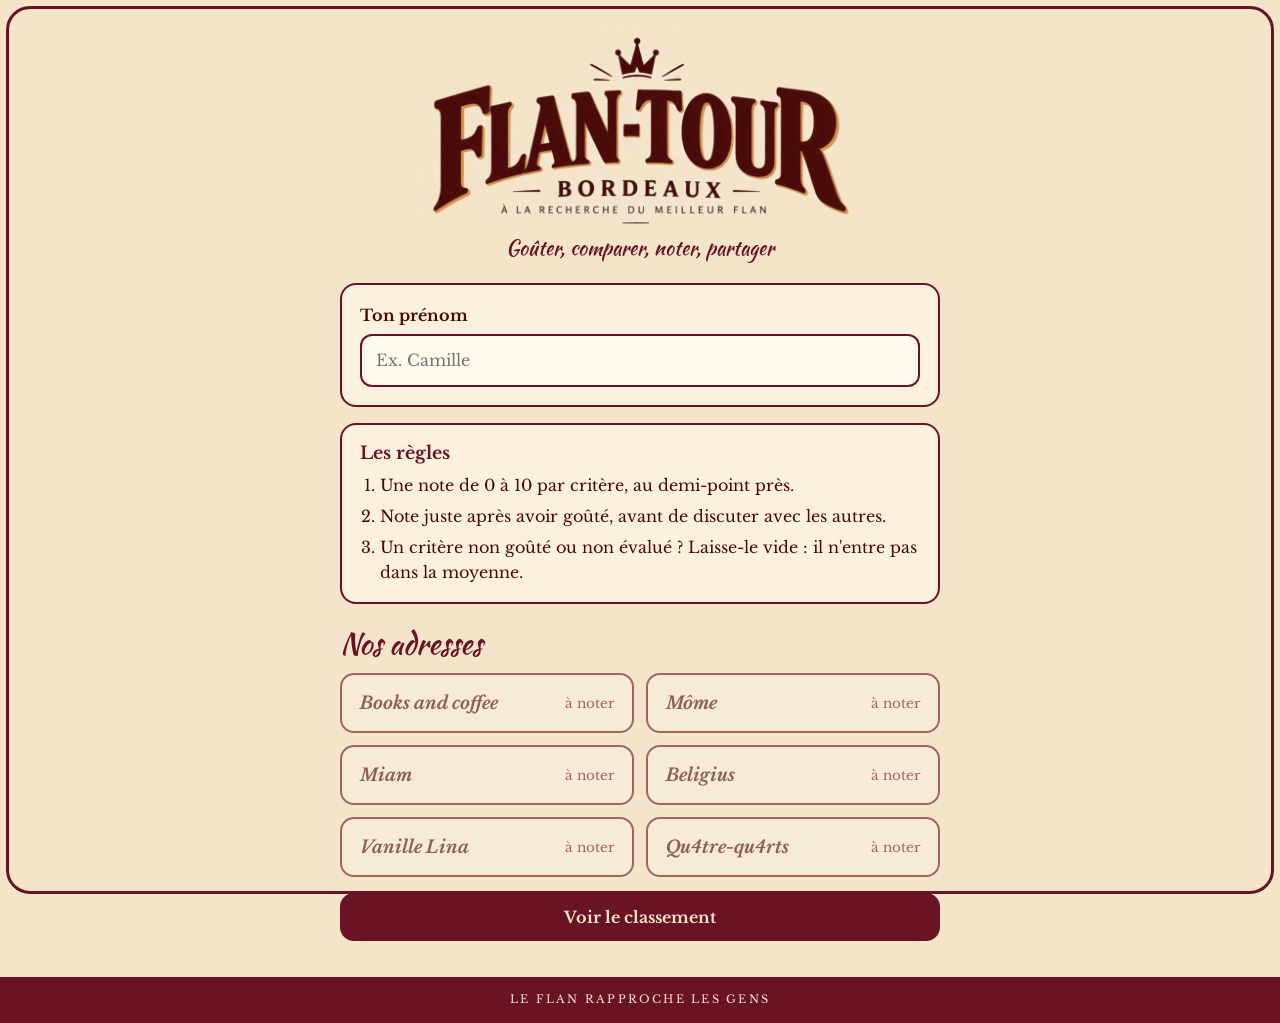
==== index.html @ 28ba29a9 "Add files via upload" ====
<!DOCTYPE html>
<html lang="fr">
<head>
<meta charset="utf-8">
<meta name="viewport" content="width=device-width, initial-scale=1, viewport-fit=cover">
<title>Flan tour</title>
<link rel="preconnect" href="https://fonts.googleapis.com">
<link rel="preconnect" href="https://fonts.gstatic.com" crossorigin>
<link href="https://fonts.googleapis.com/css2?family=Kaushan+Script&family=Libre+Baskerville:ital,wght@0,400;0,700;1,400;1,700&display=swap" rel="stylesheet">
<link rel="stylesheet" href="style.css">
</head>
<body data-page="index">
<header>
  <h1><img class="logo" src="logo.png" width="900" height="410" alt="Flan-Tour Bordeaux, à la recherche du meilleur flan"></h1>
  <p>Goûter, comparer, noter, partager</p>
</header>
<main>
  <section class="card">
    <label class="nom" for="nom">Ton prénom</label>
    <input type="text" id="nom" autocomplete="given-name" placeholder="Ex. Camille">
  </section>
  <section class="card">
    <h2>Les règles</h2>
    <ol class="regles">
      <li>Une note de 0 à 10 par critère, au demi-point près.</li>
      <li>Note juste après avoir goûté, avant de discuter avec les autres.</li>
      <li>Un critère non goûté ou non évalué ? Laisse-le vide : il n'entre pas dans la moyenne.</li>
    </ol>
  </section>
  <section>
    <h2 class="script">Nos adresses</h2>
    <div class="liste" id="liste"></div>
  </section>
  <a class="btn lien" href="resultats.html">Voir le classement</a>
</main>
<footer class="pied">Le flan rapproche les gens</footer>
<script src="app.js"></script>
</body>
</html>
---- style.css ----
:root{--papier:#F4E4C9;--carte:#FBF1DD;--vin:#6A1325;--encre:#4B0A0A;--trait:#D2B284}
*{box-sizing:border-box}
body{margin:0;background:var(--papier);color:var(--encre);font:16px/1.55 'Libre Baskerville',Georgia,serif;min-height:100vh}
body::before{content:"";position:fixed;inset:6px;border:3px solid var(--vin);border-radius:24px;pointer-events:none;z-index:1}
h1,h2{font-weight:700;line-height:1.15;margin:0}
header{text-align:center;padding:calc(26px + env(safe-area-inset-top,0px)) 22px 6px}
header h1{font-size:1.5rem;color:var(--vin)}
header h1:has(.logo){font-size:0}
.logo{display:block;width:min(88%,440px);height:auto;margin:0 auto}
header.compact .logo{width:min(54%,220px)}
header.compact h1{margin-top:10px}
header p{margin:6px 0 0;font-family:'Kaushan Script',cursive;font-size:1.25rem;color:var(--vin)}
main{max-width:640px;margin:0 auto;padding:14px 20px 120px}
body[data-page=index] main,body[data-page=results] main{padding-bottom:8px}
.card{background:var(--carte);border:2px solid var(--vin);border-radius:16px;padding:18px;margin:0 0 16px}
.card h2{font-size:1.1rem;margin-bottom:10px;color:var(--vin)}
.script{font-family:'Kaushan Script',cursive;font-weight:400;font-size:1.9rem;color:var(--vin);margin:22px 0 12px}
label.nom{display:block;font-weight:700;margin-bottom:6px}
input[type=text],.select{width:100%;font:inherit;font-size:16px;padding:12px 14px;border:2px solid var(--vin);border-radius:12px;background:#FFF9EC;color:var(--encre)}
input:focus-visible,select:focus-visible,button:focus-visible,a:focus-visible{outline:3px solid var(--vin);outline-offset:2px}
.regles{margin:0;padding-left:20px}
.regles li+li{margin-top:6px}
.liste{display:grid;gap:12px;grid-template-columns:repeat(auto-fit,minmax(260px,1fr))}
.flan{display:flex;justify-content:space-between;align-items:center;gap:12px;min-height:60px;padding:12px 18px;border:2px solid var(--vin);border-radius:14px;background:var(--carte);color:var(--encre);text-decoration:none;font-style:italic;font-weight:700;font-size:1.1rem;transition:opacity .25s}
.flan small{font-style:normal;font-weight:400;font-size:.85rem;white-space:nowrap;color:var(--vin)}
.flan.done{opacity:.4}
.flan.locked{opacity:.6}
.btn{font:inherit;font-weight:700;min-height:48px;padding:0 20px;border:2px solid var(--vin);border-radius:14px;background:var(--vin);color:var(--papier);cursor:pointer}
.btn:disabled{opacity:.5}
.lien{display:flex;align-items:center;justify-content:center;margin-top:16px;text-decoration:none}
.retour{display:inline-block;margin:0 0 12px;color:var(--vin);padding:10px 0}
/* formulaire */
.panneau{border:2px solid var(--vin);border-radius:16px;overflow:hidden;background:var(--carte)}
.entete{display:flex;justify-content:space-between;background:var(--vin);color:var(--papier);padding:10px 18px;font-size:.8rem;letter-spacing:.2em;text-transform:uppercase}
.field{padding:12px 18px 2px;border-top:1px solid var(--trait)}
.entete+div .field:first-child{border-top:0}
.field .top{display:flex;justify-content:space-between;align-items:center;gap:8px}
.field label{font-style:italic;font-weight:700;font-size:1.05rem}
.field output{min-width:3.4ch;padding:2px 10px;text-align:center;font-weight:700;font-size:1.25rem;border:2px solid var(--vin);border-radius:12px;background:#FFF9EC;color:var(--vin)}
input[type=range]{width:100%;height:44px;margin:4px 0 0;accent-color:var(--vin)}
.field.vide input[type=range]{opacity:.45}
.field.vide output{opacity:.5}
.clear{font:inherit;font-size:.85rem;background:none;border:0;color:var(--vin);text-decoration:underline;padding:8px 0;min-height:44px}
.field.vide .clear{visibility:hidden}
.bar{position:fixed;left:0;right:0;bottom:0;z-index:5;background:var(--vin);color:var(--papier);padding:12px 22px calc(12px + env(safe-area-inset-bottom,0px))}
.bar div{max-width:640px;margin:0 auto;display:flex;align-items:center;justify-content:space-between;gap:12px}
.moy{font-size:.7rem;letter-spacing:.18em;text-transform:uppercase;line-height:1.2}
.moy strong{display:inline-block;margin-top:4px;padding:0 12px;border:2px solid var(--papier);border-radius:10px;font-size:1.5rem;letter-spacing:0;text-transform:none;line-height:1.4}
.bar .btn{background:var(--papier);color:var(--vin);border-color:var(--papier)}
.msg{position:fixed;left:22px;right:22px;bottom:96px;z-index:6;margin:0;padding:10px 14px;border-radius:12px;background:var(--encre);color:var(--papier);text-align:center;font-weight:700}
.msg:empty{display:none}
/* classement */
.etat{margin:0 0 12px;font-weight:700}
.vue-bloc{margin:0 0 12px}
.vue-bloc label{display:block;font-weight:700;margin-bottom:6px}
.classement{list-style:none;margin:0 0 16px;padding:0;counter-reset:rang}
.rang{counter-increment:rang;position:relative;display:grid;grid-template-columns:auto 1fr auto;column-gap:12px;align-items:baseline;background:var(--carte);border:2px solid var(--trait);border-radius:16px;padding:14px 16px 18px;margin-bottom:12px;overflow:hidden}
.rang.podium{border-color:var(--vin)}
.rang::before{content:counter(rang);grid-column:1;grid-row:1;font-weight:700;font-size:1.6rem;color:var(--vin);min-width:1.2ch;text-align:center}
.nom-flan{grid-column:2;grid-row:1;font-style:italic;font-weight:700;font-size:1.1rem}
.note-flan{grid-column:3;grid-row:1;font-weight:700;font-size:1.25rem;color:var(--vin)}
.rang small{grid-column:2;grid-row:2;align-self:center;opacity:.8}
.rang small.incomplet{color:#A3161B;font-weight:700;opacity:1}
.rang small.complet{font-weight:700;color:var(--vin)}
.rang i{position:absolute;left:0;bottom:0;height:6px;width:var(--w,0);background:var(--vin)}
.rang.vide .nom-flan,.rang.vide .note-flan{opacity:.5}
.rang.vide::before{content:"–"}
.plus{grid-column:3;grid-row:2;justify-self:end;min-width:44px;min-height:44px;margin:8px 0 -6px;border:2px solid var(--vin);border-radius:12px;background:var(--papier);color:var(--vin);font:inherit;font-size:1.4rem;font-weight:700;cursor:pointer}
.detail{grid-column:1/4;grid-row:3;margin-top:10px;padding-top:8px;border-top:2px dashed var(--trait)}
.detail p{margin:0 0 4px}
.detail .manque{color:#A3161B}
.pied{margin-top:28px;padding:14px 12px calc(14px + env(safe-area-inset-bottom,0px));background:var(--vin);color:var(--papier);text-align:center;font-size:.7rem;letter-spacing:.2em;text-transform:uppercase}
@media (prefers-reduced-motion:reduce){*{transition:none!important}}
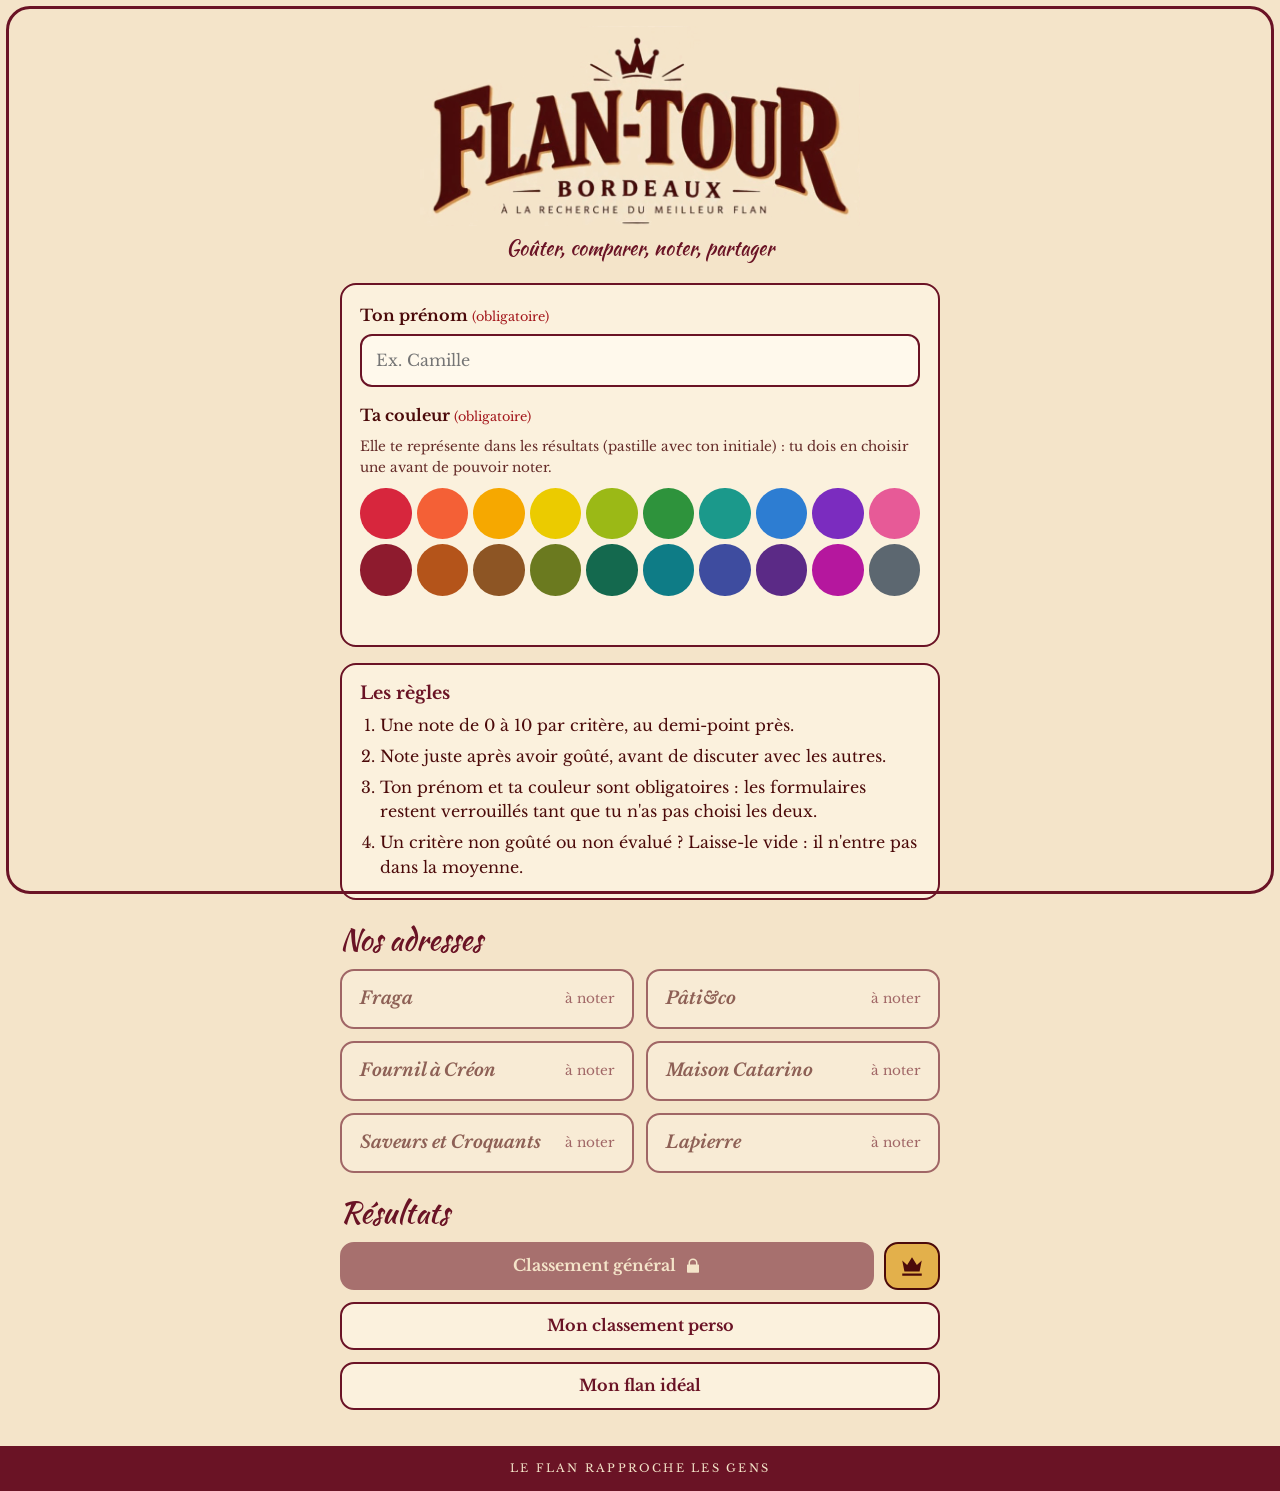
==== commit 1c53c688: "Add files via upload" ====
--- a/index.html
+++ b/index.html
@@ -16,14 +16,19 @@
 </header>
 <main>
   <section class="card">
-    <label class="nom" for="nom">Ton prénom</label>
+    <label class="nom" for="nom">Ton prénom <span class="obl">(obligatoire)</span></label>
     <input type="text" id="nom" autocomplete="given-name" placeholder="Ex. Camille">
+    <p class="libelle" id="lib-couleur">Ta couleur <span class="obl">(obligatoire)</span></p>
+    <p class="aide-couleur">Elle te représente dans les résultats (pastille avec ton initiale) : tu dois en choisir une avant de pouvoir noter.</p>
+    <div class="palette" id="palette" role="group" aria-labelledby="lib-couleur"></div>
+    <p class="alerte" id="alerte" role="alert"></p>
   </section>
   <section class="card">
     <h2>Les règles</h2>
     <ol class="regles">
       <li>Une note de 0 à 10 par critère, au demi-point près.</li>
       <li>Note juste après avoir goûté, avant de discuter avec les autres.</li>
+      <li>Ton prénom et ta couleur sont obligatoires : les formulaires restent verrouillés tant que tu n'as pas choisi les deux.</li>
       <li>Un critère non goûté ou non évalué ? Laisse-le vide : il n'entre pas dans la moyenne.</li>
     </ol>
   </section>
@@ -31,7 +36,16 @@
     <h2 class="script">Nos adresses</h2>
     <div class="liste" id="liste"></div>
   </section>
-  <a class="btn lien" href="resultats.html">Voir le classement</a>
+  <h2 class="script">Résultats</h2>
+  <div class="groupe-res">
+    <div class="ligne-gen">
+      <a class="btn lien gen verrou" id="btn-general" href="resultats.html">Classement général</a>
+      <a class="btn lien couronne" href="admin.html" aria-label="Espace organisateur (mot de passe)" title="Organisateur"><svg viewBox="0 0 24 24" width="26" height="26" aria-hidden="true"><path fill="currentColor" d="M3 19h18v2H3zM3 7l4.5 4L12 4l4.5 7L21 7l-2 10H5z"/></svg></a>
+    </div>
+    <p class="note-verrou" id="note-verrou" hidden>Classement verrouillé jusqu'à la révélation du podium.</p>
+    <a class="btn lien clair" href="perso.html">Mon classement perso</a>
+    <a class="btn lien clair" href="ideal.html">Mon flan idéal</a>
+  </div>
 </main>
 <footer class="pied">Le flan rapproche les gens</footer>
 <script src="app.js"></script>
--- a/style.css
+++ b/style.css
@@ -16,7 +16,7 @@
 .card h2{font-size:1.1rem;margin-bottom:10px;color:var(--vin)}
 .script{font-family:'Kaushan Script',cursive;font-weight:400;font-size:1.9rem;color:var(--vin);margin:22px 0 12px}
 label.nom{display:block;font-weight:700;margin-bottom:6px}
-input[type=text],.select{width:100%;font:inherit;font-size:16px;padding:12px 14px;border:2px solid var(--vin);border-radius:12px;background:#FFF9EC;color:var(--encre)}
+input[type=text],input[type=password],.select{width:100%;font:inherit;font-size:16px;padding:12px 14px;border:2px solid var(--vin);border-radius:12px;background:#FFF9EC;color:var(--encre)}
 input:focus-visible,select:focus-visible,button:focus-visible,a:focus-visible{outline:3px solid var(--vin);outline-offset:2px}
 .regles{margin:0;padding-left:20px}
 .regles li+li{margin-top:6px}
@@ -27,7 +27,7 @@
 .flan.locked{opacity:.6}
 .btn{font:inherit;font-weight:700;min-height:48px;padding:0 20px;border:2px solid var(--vin);border-radius:14px;background:var(--vin);color:var(--papier);cursor:pointer}
 .btn:disabled{opacity:.5}
-.lien{display:flex;align-items:center;justify-content:center;margin-top:16px;text-decoration:none}
+.lien{width:100%;display:flex;align-items:center;justify-content:center;margin-top:16px;text-decoration:none}
 .retour{display:inline-block;margin:0 0 12px;color:var(--vin);padding:10px 0}
 /* formulaire */
 .panneau{border:2px solid var(--vin);border-radius:16px;overflow:hidden;background:var(--carte)}
@@ -66,8 +66,32 @@
 .rang.vide .nom-flan,.rang.vide .note-flan{opacity:.5}
 .rang.vide::before{content:"–"}
 .plus{grid-column:3;grid-row:2;justify-self:end;min-width:44px;min-height:44px;margin:8px 0 -6px;border:2px solid var(--vin);border-radius:12px;background:var(--papier);color:var(--vin);font:inherit;font-size:1.4rem;font-weight:700;cursor:pointer}
-.detail{grid-column:1/4;grid-row:3;margin-top:10px;padding-top:8px;border-top:2px dashed var(--trait)}
+.detail{grid-column:1/4;grid-row:4;margin-top:10px;padding-top:8px;border-top:2px dashed var(--trait)}
 .detail p{margin:0 0 4px}
 .detail .manque{color:#A3161B}
 .pied{margin-top:28px;padding:14px 12px calc(14px + env(safe-area-inset-bottom,0px));background:var(--vin);color:var(--papier);text-align:center;font-size:.7rem;letter-spacing:.2em;text-transform:uppercase}
 @media (prefers-reduced-motion:reduce){*{transition:none!important}}
+.libelle{display:block;font-weight:700;margin:16px 0 8px}
+.palette{display:grid;grid-template-columns:repeat(10,1fr);gap:5px}
+.sw{aspect-ratio:1;border-radius:50%;border:3px solid transparent;padding:0;cursor:pointer}
+.sw[aria-pressed=true]{border-color:var(--encre);box-shadow:inset 0 0 0 3px var(--carte)}
+.pastille{display:inline-flex;align-items:center;justify-content:center;width:28px;height:28px;border-radius:50%;font-size:.8rem;font-weight:700;box-shadow:0 0 0 2px var(--carte),0 0 0 3px var(--trait)}
+.tops{grid-column:2/4;grid-row:3;display:flex;flex-wrap:wrap;align-items:center;gap:6px;margin-top:8px}
+.tops:empty{display:none}
+.tops .cap{font-size:.75rem;opacity:.75;margin-right:2px}
+.obl{font-weight:400;font-size:.8rem;color:#A3161B}
+.aide-couleur{margin:0 0 10px;font-size:.85rem;opacity:.85}
+.alerte{min-height:1.3em;margin:10px 0 0;font-weight:700;color:#A3161B}
+.palette.erreur{animation:secoue .4s}
+@keyframes secoue{25%{transform:translateX(-6px)}75%{transform:translateX(6px)}}
+.groupe-res{display:grid;gap:12px}
+.groupe-res .lien{margin:0}
+.ligne-gen{display:flex;gap:10px}
+.btn.clair{background:var(--carte);color:var(--vin)}
+.btn.gen{flex:1;gap:8px}
+.btn.verrou{opacity:.55}
+.btn .ico{flex:none}
+.btn.couronne{width:56px;flex:none;padding:0;background:#E3B04B;color:var(--encre);border-color:var(--encre)}
+.note-verrou{margin:0;font-weight:700;color:#A3161B}
+.verrou-carte{text-align:center}
+.sw{border-width:2px}.sw[aria-pressed=true]{box-shadow:inset 0 0 0 2px var(--carte)}
